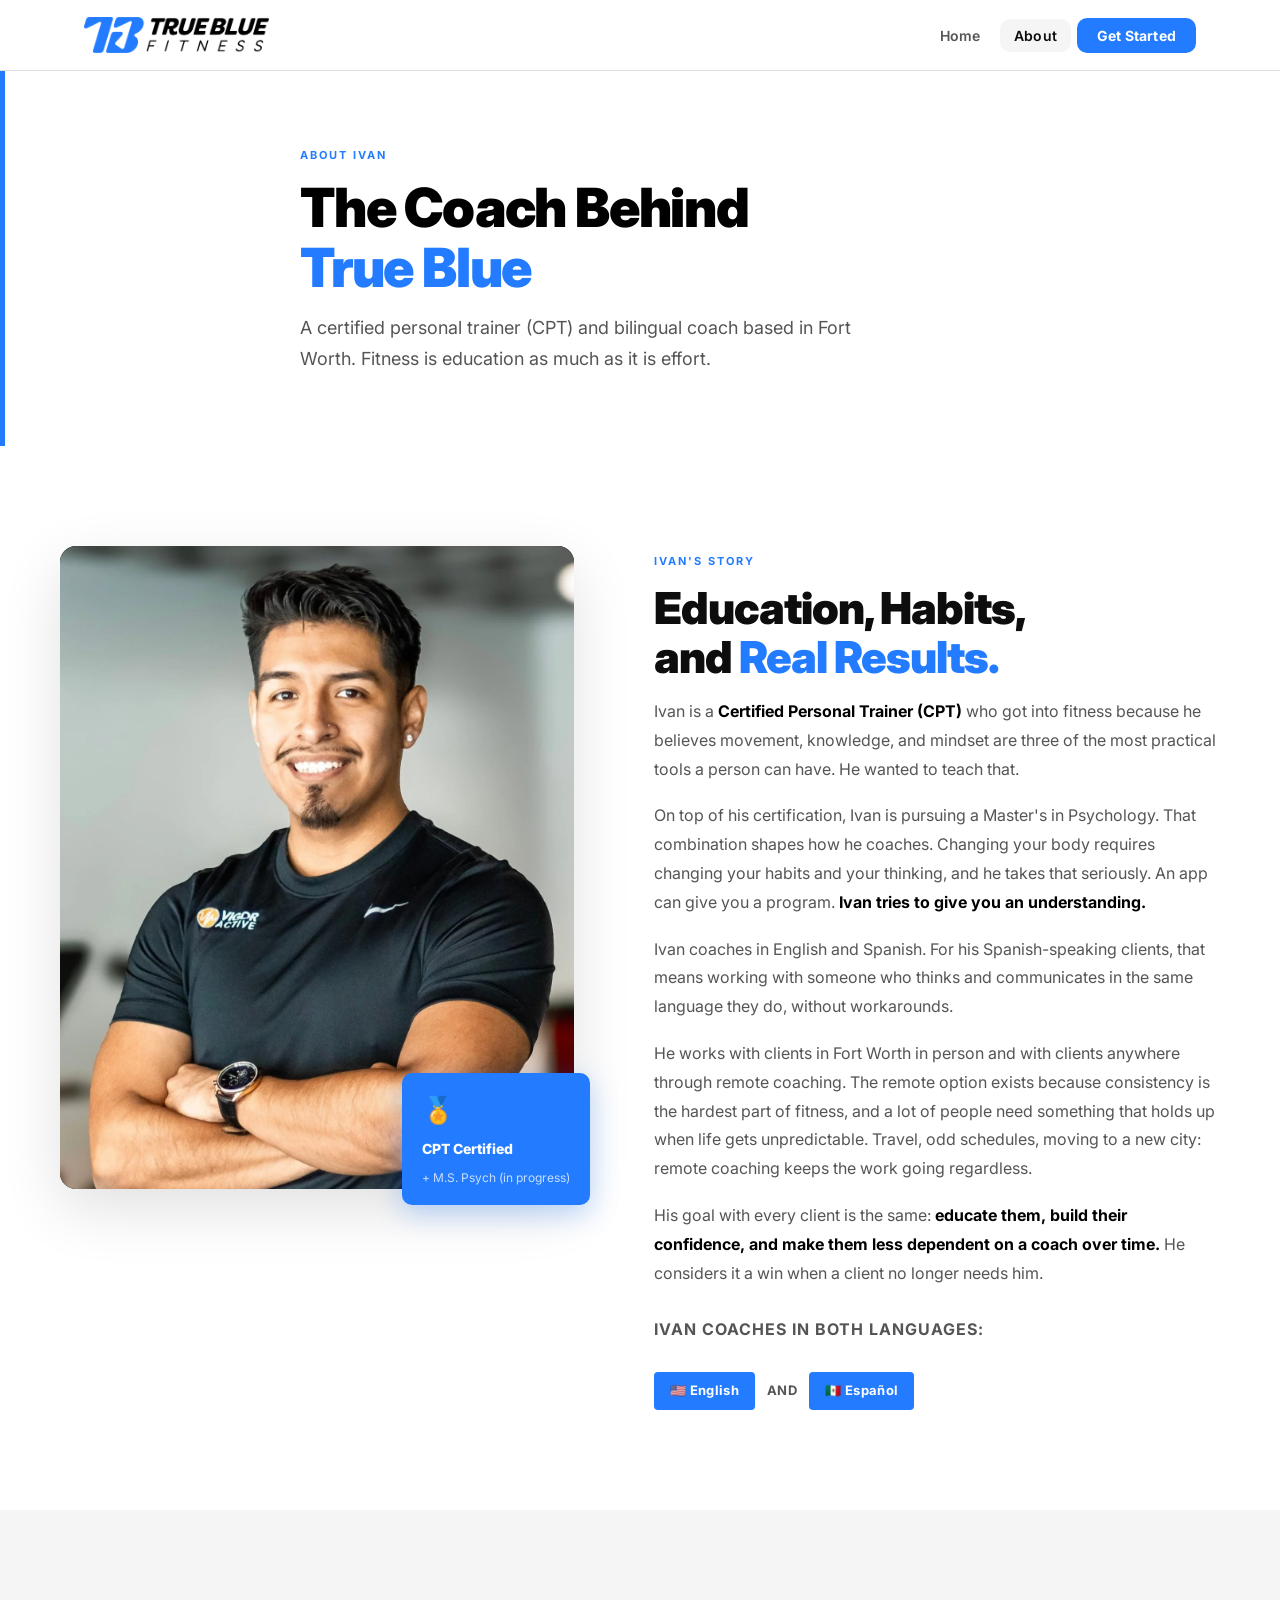
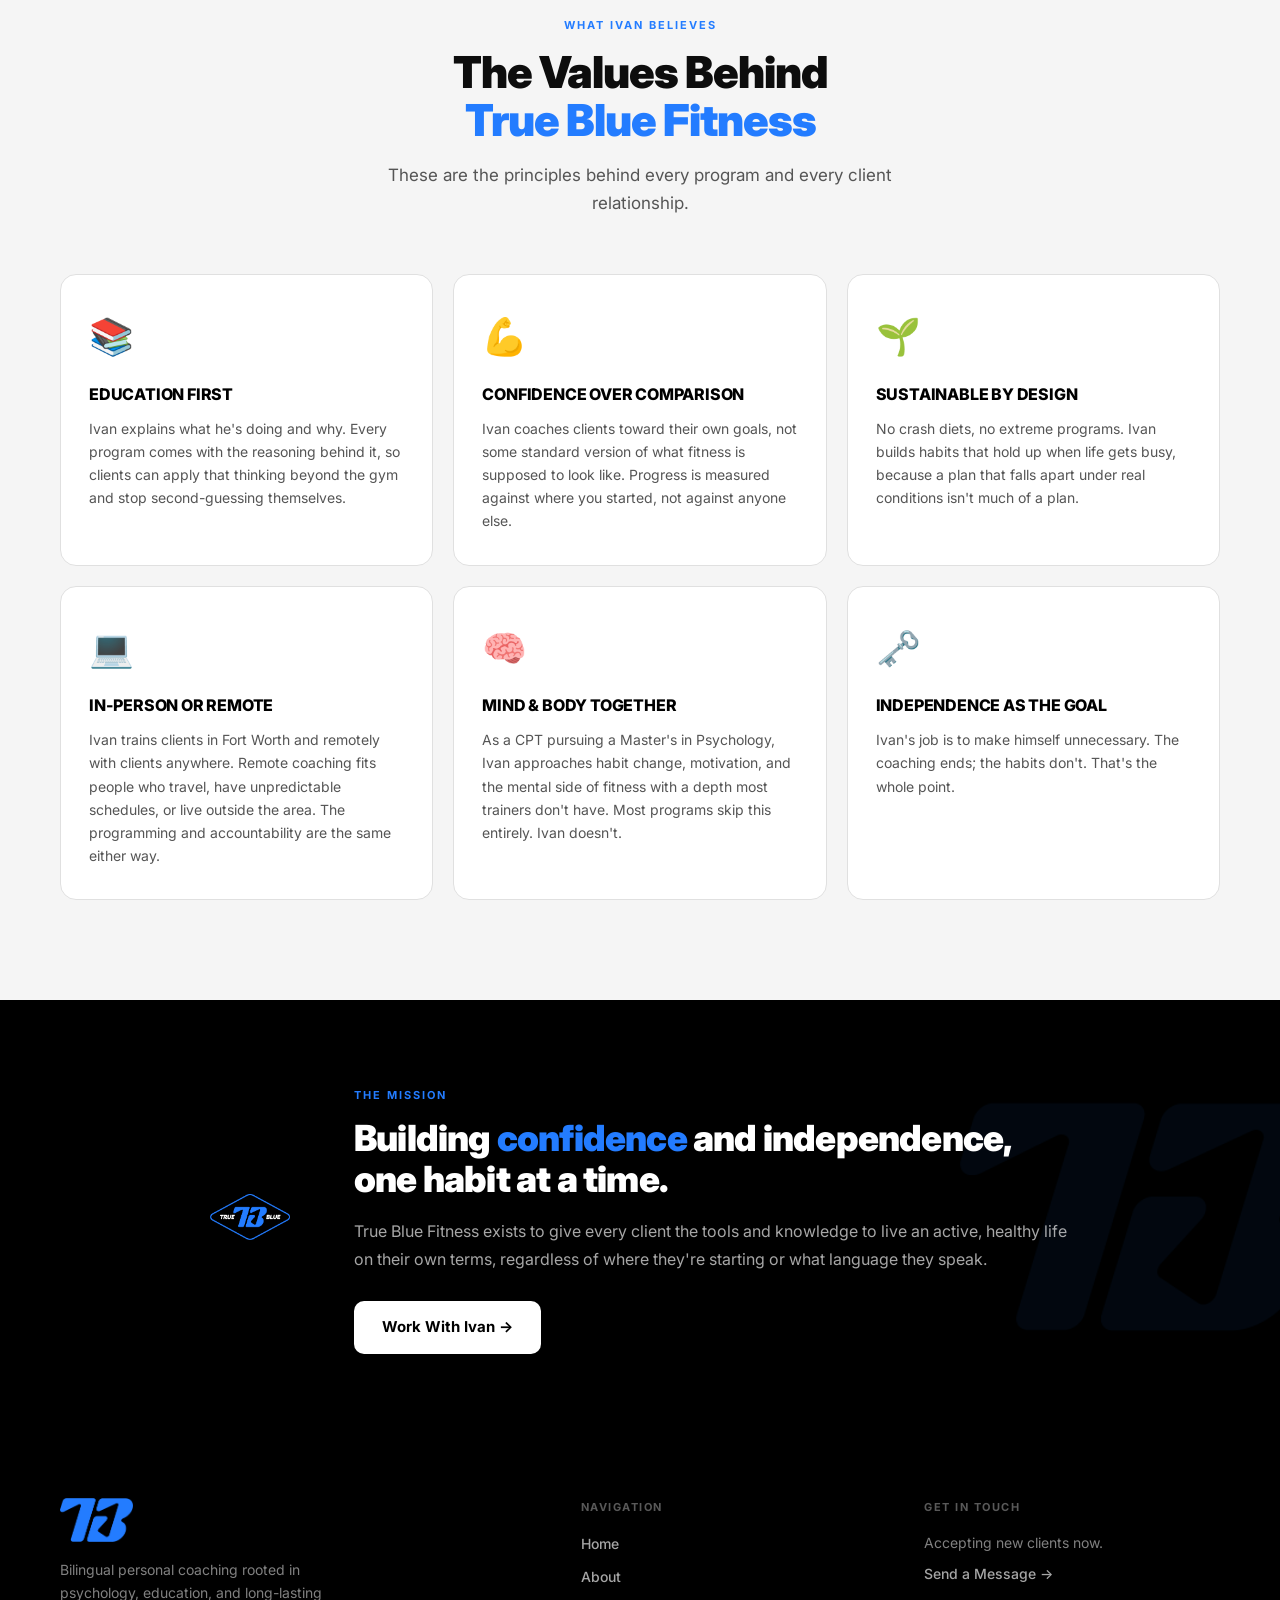
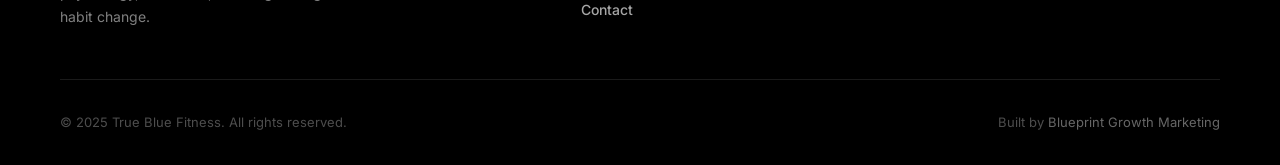
==== about.html @ 78f25d38 "Initial commit — True Blue Fitness static site" ====
<!DOCTYPE html>
<html lang="en">
<head>
  <meta charset="UTF-8" />
  <meta name="viewport" content="width=device-width, initial-scale=1.0" />
  <title>About Ivan | Certified Personal Trainer Fort Worth TX | True Blue Fitness</title>
  <meta name="description" content="Meet Ivan, a certified personal trainer (CPT) in Fort Worth, TX offering bilingual in-person and remote coaching. Psychology graduate student focused on sustainable habits and client independence." />
  <link rel="canonical" href="https://truebluefitness.com/about.html" />
  <meta name="robots" content="index, follow" />

  <!-- Geo targeting -->
  <meta name="geo.region" content="US-TX" />
  <meta name="geo.placename" content="Fort Worth, Texas" />
  <meta name="geo.position" content="32.7555;-97.3308" />
  <meta name="ICBM" content="32.7555, -97.3308" />

  <meta name="keywords" content="certified personal trainer Fort Worth, CPT Fort Worth TX, bilingual personal trainer Fort Worth TX, online personal trainer, remote fitness coach, fitness coach Fort Worth Texas, personal training Fort Worth TX" />

  <!-- Open Graph -->
  <meta property="og:title" content="About Ivan | Certified Personal Trainer Fort Worth TX | True Blue Fitness" />
  <meta property="og:description" content="Meet Ivan, a certified personal trainer (CPT) in Fort Worth, TX. Bilingual in-person and remote coaching in English and Spanish." />
  <meta property="og:type" content="website" />
  <meta property="og:url" content="https://truebluefitness.com/about.html" />
  <link rel="preconnect" href="https://fonts.googleapis.com" />
  <link rel="preconnect" href="https://fonts.gstatic.com" crossorigin />
  <link href="https://fonts.googleapis.com/css2?family=Inter:wght@400;500;600;700;800;900&display=swap" rel="stylesheet" />
  <link rel="stylesheet" href="css/styles.css" />
</head>
<body>

  <div id="progress-bar"></div>

  <!-- Navigation -->
  <nav id="main-nav">
    <div class="nav-inner">
      <a href="index.html" class="nav-logo">
        <!-- Asset 2: horizontal primary logo, blue+black, for white/light backgrounds -->
        <img src="truebluefitnesslogospngs/Asset%202.png" alt="True Blue Fitness" />
      </a>
      <button class="nav-toggle" id="nav-toggle" aria-label="Open navigation menu" aria-expanded="false" aria-controls="nav-links">
        <span></span><span></span><span></span>
      </button>
      <ul class="nav-links" id="nav-links">
        <li><a href="index.html">Home</a></li>
        <li><a href="about.html" class="active">About</a></li>
        <li><a href="contact.html" class="btn-nav">Get Started</a></li>
      </ul>
    </div>
  </nav>

  <!-- ===== PAGE HERO ===== -->
  <section class="page-hero">
    <div class="page-hero-inner reveal">
      <div class="section-label">About Ivan</div>
      <h1>The Coach Behind<br/><span>True Blue</span></h1>
      <p>A certified personal trainer (CPT) and bilingual coach based in Fort Worth. Fitness is education as much as it is effort.</p>
    </div>
  </section>

  <!-- ===== ABOUT SECTION ===== -->
  <section class="about-section">
    <div class="about-inner">

      <!-- Ivan's photo -->
      <div class="about-photo-wrap reveal">
        <div class="about-photo">
          <img
            src="images/ivan-avila-cpt.jpg"
            alt="Ivan Avila, Certified Personal Trainer, True Blue Fitness"
            class="about-photo-img"
          />
        </div>
        <div class="about-badge">
          <div class="about-badge-icon">🏅</div>
          <div class="about-badge-text">
            <strong>CPT Certified</strong>
            <span>+ M.S. Psych (in progress)</span>
          </div>
        </div>
      </div>

      <!-- Content -->
      <div class="about-content reveal reveal-delay-1">
        <div class="section-label">Ivan's Story</div>
        <h2 class="section-heading">Education, Habits,<br/>and <span>Real Results.</span></h2>

        <p>Ivan is a <strong>Certified Personal Trainer (CPT)</strong> who got into fitness because he believes movement, knowledge, and mindset are three of the most practical tools a person can have. He wanted to teach that.</p>

        <p>On top of his certification, Ivan is pursuing a Master's in Psychology. That combination shapes how he coaches. Changing your body requires changing your habits and your thinking, and he takes that seriously. An app can give you a program. <strong>Ivan tries to give you an understanding.</strong></p>

        <p>Ivan coaches in English and Spanish. For his Spanish-speaking clients, that means working with someone who thinks and communicates in the same language they do, without workarounds.</p>

        <p>He works with clients in Fort Worth in person and with clients anywhere through remote coaching. The remote option exists because consistency is the hardest part of fitness, and a lot of people need something that holds up when life gets unpredictable. Travel, odd schedules, moving to a new city: remote coaching keeps the work going regardless.</p>

        <p>His goal with every client is the same: <strong>educate them, build their confidence, and make them less dependent on a coach over time.</strong> He considers it a win when a client no longer needs him.</p>

        <div class="about-langs-wrap">
          <p class="langs-label">Ivan coaches in both languages:</p>
          <div class="about-langs">
            <div class="lang-tag">🇺🇸 English</div>
            <span class="lang-and">and</span>
            <div class="lang-tag">🇲🇽 Español</div>
          </div>
        </div>
      </div>

    </div>
  </section>

  <!-- ===== VALUES ===== -->
  <section class="values-section">
    <div class="values-inner">
      <div class="section-header centered reveal">
        <div class="section-label">What Ivan Believes</div>
        <h2 class="section-heading">The Values Behind<br/><span>True Blue Fitness</span></h2>
        <p class="section-subtext">These are the principles behind every program and every client relationship.</p>
      </div>

      <div class="values-grid">
        <div class="value-card reveal">
          <div class="value-icon">📚</div>
          <h3>Education First</h3>
          <p>Ivan explains what he's doing and why. Every program comes with the reasoning behind it, so clients can apply that thinking beyond the gym and stop second-guessing themselves.</p>
        </div>

        <div class="value-card reveal reveal-delay-1">
          <div class="value-icon">💪</div>
          <h3>Confidence Over Comparison</h3>
          <p>Ivan coaches clients toward their own goals, not some standard version of what fitness is supposed to look like. Progress is measured against where you started, not against anyone else.</p>
        </div>

        <div class="value-card reveal reveal-delay-2">
          <div class="value-icon">🌱</div>
          <h3>Sustainable by Design</h3>
          <p>No crash diets, no extreme programs. Ivan builds habits that hold up when life gets busy, because a plan that falls apart under real conditions isn't much of a plan.</p>
        </div>

        <div class="value-card reveal reveal-delay-3">
          <div class="value-icon">💻</div>
          <h3>In-Person or Remote</h3>
          <p>Ivan trains clients in Fort Worth and remotely with clients anywhere. Remote coaching fits people who travel, have unpredictable schedules, or live outside the area. The programming and accountability are the same either way.</p>
        </div>

        <div class="value-card reveal reveal-delay-4">
          <div class="value-icon">🧠</div>
          <h3>Mind &amp; Body Together</h3>
          <p>As a CPT pursuing a Master's in Psychology, Ivan approaches habit change, motivation, and the mental side of fitness with a depth most trainers don't have. Most programs skip this entirely. Ivan doesn't.</p>
        </div>

        <div class="value-card reveal reveal-delay-1">
          <div class="value-icon">🗝️</div>
          <h3>Independence as the Goal</h3>
          <p>Ivan's job is to make himself unnecessary. The coaching ends; the habits don't. That's the whole point.</p>
        </div>
      </div>
    </div>
  </section>

  <!-- ===== MISSION STRIP (black bg) ===== -->
  <section class="mission-strip">
    <img src="truebluefitnesslogospngs/Asset%2015.png" alt="" class="mission-strip-bg-mark" aria-hidden="true" />
    <div class="mission-strip-inner reveal">
      <div class="mission-logo-wrap">
        <!-- Asset 9: all-blue diamond mark, decorative secondary logo -->
        <img src="truebluefitnesslogospngs/Asset%209.png" alt="True Blue Fitness" />
      </div>
      <div>
        <div class="section-label">The Mission</div>
        <h2>Building <span>confidence</span> and independence,<br/>one habit at a time.</h2>
        <p>True Blue Fitness exists to give every client the tools and knowledge to live an active, healthy life on their own terms, regardless of where they're starting or what language they speak.</p>
        <a href="contact.html" class="btn-white">Work With Ivan &rarr;</a>
      </div>
    </div>
  </section>

  <!-- ===== FOOTER ===== -->
  <footer>
    <div class="footer-inner">
      <div class="footer-top">
        <div class="footer-brand">
          <div class="footer-logo">
            <!-- Asset 15: blue TB mark on black background per brand guidelines -->
            <img src="truebluefitnesslogospngs/Asset%2015.png" alt="True Blue Fitness" />
          </div>
          <p>Bilingual personal coaching rooted in psychology, education, and long-lasting habit change.</p>
        </div>
        <div class="footer-col">
          <h4>Navigation</h4>
          <a href="index.html">Home</a>
          <a href="about.html">About</a>
          <a href="contact.html">Contact</a>
        </div>
        <div class="footer-col">
          <h4>Get In Touch</h4>
          <p>Accepting new clients now.</p>
          <a href="contact.html">Send a Message &rarr;</a>
        </div>
      </div>
      <div class="footer-bottom">
        <p>&copy; 2025 True Blue Fitness. All rights reserved.</p>
        <p>Built by <a href="https://www.blueprintgrowthco.com" target="_blank" rel="noopener">Blueprint Growth Marketing</a></p>
      </div>
    </div>
  </footer>

  <a href="contact.html" id="float-cta">Get Started &rarr;</a>

  <script src="js/main.js"></script>
</body>
</html>
---- css/styles.css ----
/* ===================================================
   TRUE BLUE FITNESS — Stylesheet
   Brand colors: Blue #237CFF | Black #000000 | White #FFFFFF
   =================================================== */

/* ---------- CSS Variables ---------- */
:root {
  --blue:    #237CFF;
  --blue-h:  #1565e0;
  --blue-lt: #5a9fff;
  --black:   #000000;
  --white:   #ffffff;
  --gray:    #f5f5f5;
  --gray-2:  #ebebeb;
  --text:    #0d0d0d;
  --text-2:  #555555;
  --border:  #e0e0e0;
  --shadow:  rgba(35, 124, 255, 0.14);
  --radius:  10px;
  --radius-lg: 16px;
  --transition: all 0.25s ease;
}

/* ---------- Reset & Base ---------- */
*, *::before, *::after { box-sizing: border-box; margin: 0; padding: 0; }

html { scroll-behavior: smooth; }

body {
  font-family: 'Inter', sans-serif;
  font-size: 16px;
  color: var(--text);
  background: var(--white);
  line-height: 1.65;
  -webkit-font-smoothing: antialiased;
}

img { max-width: 100%; display: block; }
a { text-decoration: none; color: inherit; }
ul { list-style: none; }

/* ---------- Progress Bar ---------- */
#progress-bar {
  position: fixed;
  top: 0; left: 0;
  height: 3px;
  width: 0%;
  background: var(--blue);
  z-index: 9999;
  transition: width 0.1s linear;
}

/* ---------- Navigation ---------- */
nav {
  position: fixed;
  top: 0; left: 0; right: 0;
  background: var(--white);
  border-bottom: 1.5px solid var(--border);
  z-index: 1000;
  transition: var(--transition);
}

nav.scrolled {
  box-shadow: 0 4px 20px rgba(0,0,0,0.08);
}

.nav-inner {
  max-width: 1160px;
  margin: 0 auto;
  padding: 0 24px;
  height: 70px;
  display: flex;
  align-items: center;
  justify-content: space-between;
}

.nav-logo {
  display: flex;
  align-items: center;
}

.nav-logo img {
  height: 36px;
  width: auto;
  display: block;
}

.nav-links {
  display: flex;
  align-items: center;
  gap: 6px;
}

.nav-links a {
  font-size: 14px;
  font-weight: 600;
  color: var(--text-2);
  padding: 8px 14px;
  border-radius: var(--radius);
  transition: var(--transition);
  letter-spacing: 0.1px;
}

.nav-links a:hover,
.nav-links a.active {
  color: var(--text);
  background: var(--gray);
}

.btn-nav {
  background: var(--blue) !important;
  color: var(--white) !important;
  padding: 9px 20px !important;
  border-radius: var(--radius) !important;
  font-weight: 700 !important;
  letter-spacing: 0.2px !important;
  transition: var(--transition) !important;
}

.btn-nav:hover {
  background: var(--blue-h) !important;
  transform: translateY(-1px);
  box-shadow: 0 6px 20px rgba(35,124,255,0.3) !important;
}

/* Mobile toggle button */
.nav-toggle {
  display: none;
  flex-direction: column;
  justify-content: center;
  align-items: center;
  gap: 5px;
  cursor: pointer;
  padding: 10px;
  margin-right: -10px;
  /* Min 44×44px tap target */
  min-width: 44px;
  min-height: 44px;
  /* Reset button element styles */
  background: none;
  border: none;
  outline: none;
}

.nav-toggle:focus-visible {
  outline: 2px solid var(--blue);
  border-radius: var(--radius);
}

.nav-toggle span {
  display: block;
  width: 22px;
  height: 2px;
  background: var(--black);
  border-radius: 2px;
  transition: var(--transition);
}

/* ---------- Buttons ---------- */
.btn-primary {
  display: inline-flex;
  align-items: center;
  gap: 8px;
  background: var(--blue);
  color: var(--white);
  padding: 14px 28px;
  border-radius: var(--radius);
  font-size: 15px;
  font-weight: 700;
  cursor: pointer;
  border: none;
  transition: var(--transition);
  letter-spacing: 0.1px;
}

.btn-primary:hover {
  background: var(--blue-h);
  transform: translateY(-2px);
  box-shadow: 0 8px 24px rgba(35,124,255,0.35);
}

.btn-ghost {
  display: inline-flex;
  align-items: center;
  gap: 8px;
  background: transparent;
  color: var(--text);
  padding: 13px 27px;
  border-radius: var(--radius);
  font-size: 15px;
  font-weight: 700;
  cursor: pointer;
  border: 2px solid var(--black);
  transition: var(--transition);
}

.btn-ghost:hover {
  background: var(--black);
  color: var(--white);
  transform: translateY(-2px);
}

.btn-white {
  display: inline-flex;
  align-items: center;
  gap: 8px;
  background: var(--white);
  color: var(--black);
  padding: 14px 28px;
  border-radius: var(--radius);
  font-size: 15px;
  font-weight: 700;
  cursor: pointer;
  border: none;
  transition: var(--transition);
}

.btn-white:hover {
  background: var(--gray);
  transform: translateY(-2px);
  box-shadow: 0 8px 24px rgba(0,0,0,0.15);
}

.btn-blue-outline {
  display: inline-flex;
  align-items: center;
  gap: 8px;
  background: transparent;
  color: var(--blue);
  padding: 13px 27px;
  border-radius: var(--radius);
  font-size: 15px;
  font-weight: 700;
  cursor: pointer;
  border: 2px solid var(--blue);
  transition: var(--transition);
}

.btn-blue-outline:hover {
  background: var(--blue);
  color: var(--white);
  transform: translateY(-2px);
}

/* ---------- Section Labels ---------- */
.section-label {
  display: inline-block;
  font-size: 11px;
  font-weight: 700;
  letter-spacing: 2px;
  text-transform: uppercase;
  color: var(--blue);
  margin-bottom: 14px;
}

/* ---------- Section Headings ---------- */
.section-heading {
  font-size: clamp(30px, 4vw, 44px);
  font-weight: 900;
  color: var(--text);
  letter-spacing: -1px;
  line-height: 1.1;
  margin-bottom: 16px;
}

.section-heading span { color: var(--blue); }

.section-subtext {
  font-size: 17px;
  color: var(--text-2);
  max-width: 580px;
  line-height: 1.7;
}

.section-header { margin-bottom: 56px; }

.section-header.centered { text-align: center; }

.section-header.centered .section-subtext { margin: 0 auto; }

/* ---------- Hero ---------- */
.hero {
  min-height: 100vh;
  display: flex;
  align-items: center;
  padding: 120px 24px 80px;
  background: var(--white);
  position: relative;
  overflow: hidden;
}

/* Blue left-edge accent bar */
.hero::before {
  content: '';
  position: absolute;
  left: 0; top: 0; bottom: 0;
  width: 5px;
  background: var(--blue);
}

.hero-inner {
  max-width: 1160px;
  margin: 0 auto;
  display: grid;
  grid-template-columns: 1fr 1fr;
  gap: 72px;
  align-items: center;
  position: relative;
  z-index: 1;
}

.hero-badge {
  display: inline-flex;
  align-items: center;
  gap: 8px;
  background: var(--blue);
  color: var(--white);
  border-radius: 4px;
  padding: 7px 14px;
  font-size: 12px;
  font-weight: 700;
  letter-spacing: 1px;
  text-transform: uppercase;
  margin-bottom: 24px;
}

.hero-badge .dot {
  width: 7px; height: 7px;
  background: #4cff91;
  border-radius: 50%;
  animation: pulse-dot 2s infinite;
}

@keyframes pulse-dot {
  0%, 100% { opacity: 1; }
  50% { opacity: 0.5; }
}

.hero-title {
  font-size: clamp(38px, 5vw, 62px);
  font-weight: 900;
  color: var(--black);
  letter-spacing: -1.5px;
  line-height: 1.06;
  margin-bottom: 22px;
}

.hero-title span { color: var(--blue); }

.hero-desc {
  font-size: 18px;
  color: var(--text-2);
  line-height: 1.7;
  margin-bottom: 36px;
  max-width: 460px;
}

.hero-actions {
  display: flex;
  gap: 12px;
  flex-wrap: wrap;
  margin-bottom: 48px;
}

.hero-divider {
  width: 48px;
  height: 4px;
  background: var(--blue);
  margin-bottom: 28px;
  border-radius: 2px;
}

.hero-stats {
  display: flex;
  gap: 36px;
}

.hero-stat-num {
  font-size: 15px;
  font-weight: 800;
  color: var(--black);
  letter-spacing: -0.3px;
  text-transform: uppercase;
}

.hero-stat-label {
  font-size: 12px;
  color: var(--text-2);
  font-weight: 500;
  margin-top: 3px;
}

/* Hero visual (right column) */
.hero-visual {
  display: flex;
  flex-direction: column;
  align-items: center;
  gap: 20px;
}

.hero-logo-card {
  background: var(--black);
  border-radius: var(--radius-lg);
  padding: 48px 40px;
  display: flex;
  align-items: center;
  justify-content: center;
  width: 100%;
}

.hero-logo-card img {
  width: 220px;
  height: auto;
}

/* Hero brand card */
.hero-photo-card {
  width: 100%;
  border-radius: var(--radius-lg);
  overflow: hidden;
  box-shadow: 0 20px 60px rgba(0,0,0,0.15);
  aspect-ratio: 4/5;
  background: var(--black);
}

.hero-brand-card {
  display: flex;
  flex-direction: column;
  align-items: center;
  justify-content: center;
  gap: 24px;
  padding: 48px 32px;
}

.hero-brand-logo {
  width: min(200px, 60%);
  height: auto;
  display: block;
}

.hero-brand-tagline {
  font-size: 0.85rem;
  font-weight: 600;
  letter-spacing: 0.12em;
  text-transform: uppercase;
  color: rgba(255,255,255,0.5);
}

.hero-info-cards {
  display: grid;
  grid-template-columns: 1fr 1fr;
  gap: 14px;
  width: 100%;
}

.hero-info-card {
  background: var(--gray);
  border-radius: var(--radius);
  padding: 20px;
  border-left: 3px solid var(--blue);
}

.hero-info-card .icon { font-size: 22px; margin-bottom: 8px; }

.hero-info-card strong {
  display: block;
  font-size: 13px;
  font-weight: 800;
  color: var(--black);
  margin-bottom: 4px;
  text-transform: uppercase;
  letter-spacing: 0.3px;
}

.hero-info-card span {
  font-size: 12px;
  color: var(--text-2);
  line-height: 1.5;
}

/* ---------- Why True Blue Section ---------- */
.why-section {
  padding: 100px 24px;
  background: var(--gray);
}

.why-inner { max-width: 1160px; margin: 0 auto; }

.features-grid {
  display: grid;
  grid-template-columns: repeat(2, 1fr);
  gap: 20px;
}

.feature-card {
  background: var(--white);
  border: 1.5px solid var(--border);
  border-radius: var(--radius-lg);
  padding: 36px 32px;
  transition: var(--transition);
  position: relative;
  overflow: hidden;
}

.feature-card::after {
  content: '';
  position: absolute;
  bottom: 0; left: 0; right: 0;
  height: 3px;
  background: var(--blue);
  transform: scaleX(0);
  transform-origin: left;
  transition: transform 0.3s ease;
}

.feature-card:hover {
  border-color: var(--blue);
  box-shadow: 0 10px 40px rgba(35,124,255,0.12);
  transform: translateY(-3px);
}

.feature-card:hover::after { transform: scaleX(1); }

.feature-icon {
  width: 52px; height: 52px;
  border-radius: var(--radius);
  background: var(--blue);
  display: flex;
  align-items: center;
  justify-content: center;
  font-size: 24px;
  margin-bottom: 20px;
}

.feature-card h3 {
  font-size: 18px;
  font-weight: 800;
  color: var(--black);
  margin-bottom: 10px;
  letter-spacing: -0.3px;
}

.feature-card p {
  font-size: 15px;
  color: var(--text-2);
  line-height: 1.65;
}

.feature-tag {
  display: inline-block;
  margin-top: 18px;
  font-size: 11px;
  font-weight: 700;
  letter-spacing: 1px;
  text-transform: uppercase;
  color: var(--blue);
  background: rgba(35,124,255,0.08);
  padding: 5px 12px;
  border-radius: 4px;
}

/* ---------- Services Section ---------- */
.services-section {
  padding: 96px 24px;
  background: var(--gray);
}

.services-inner {
  max-width: var(--max-w);
  margin: 0 auto;
}

.services-grid {
  display: grid;
  grid-template-columns: repeat(3, 1fr);
  gap: 28px;
  margin-top: 56px;
}

.service-card {
  background: var(--white);
  border-radius: var(--radius-lg);
  padding: 40px 32px;
  display: flex;
  flex-direction: column;
  gap: 16px;
  box-shadow: 0 2px 12px rgba(0,0,0,0.06);
  border: 1px solid rgba(0,0,0,0.06);
  transition: transform 0.25s ease, box-shadow 0.25s ease;
}

.service-card:hover {
  transform: translateY(-4px);
  box-shadow: 0 12px 32px rgba(0,0,0,0.10);
}

.service-icon {
  font-size: 2.2rem;
  line-height: 1;
}

.service-card h3 {
  font-size: 1.2rem;
  font-weight: 800;
  color: var(--black);
  margin: 0;
}

.service-card p {
  font-size: 0.95rem;
  color: var(--text-2);
  line-height: 1.7;
  margin: 0;
  flex: 1;
}

.service-list {
  list-style: none;
  padding: 0;
  margin: 0;
  display: flex;
  flex-direction: column;
  gap: 8px;
}

.service-list li {
  font-size: 0.875rem;
  font-weight: 500;
  color: var(--text-2);
  padding-left: 20px;
  position: relative;
}

.service-list li::before {
  content: '✓';
  position: absolute;
  left: 0;
  color: var(--blue);
  font-weight: 700;
}

.service-cta {
  display: inline-block;
  margin-top: 4px;
  font-size: 0.875rem;
  font-weight: 700;
  color: var(--blue);
  text-decoration: none;
  letter-spacing: 0.02em;
  transition: gap 0.2s ease;
}

.service-cta:hover {
  text-decoration: underline;
}

@media (max-width: 900px) {
  .services-grid { grid-template-columns: 1fr; max-width: 480px; margin-left: auto; margin-right: auto; }
}

/* ---------- Mission Strip (black bg) ---------- */
.mission-strip {
  padding: 80px 24px;
  background: var(--black);
  position: relative;
  overflow: hidden;
}

.mission-strip-bg-mark {
  position: absolute;
  right: -60px; top: 50%;
  transform: translateY(-50%);
  width: 380px;
  opacity: 0.06;
  pointer-events: none;
}

.mission-strip-inner {
  max-width: 860px;
  margin: 0 auto;
  display: grid;
  grid-template-columns: auto 1fr;
  gap: 64px;
  align-items: center;
  position: relative;
  z-index: 1;
}

.mission-logo-wrap img {
  width: 80px;
  height: auto;
}

.mission-strip .section-label {
  color: var(--blue);
  letter-spacing: 2px;
}

.mission-strip h2 {
  font-size: clamp(24px, 3.5vw, 36px);
  font-weight: 900;
  color: var(--white);
  letter-spacing: -0.8px;
  line-height: 1.15;
  margin-bottom: 16px;
}

.mission-strip h2 span { color: var(--blue); }

.mission-strip p {
  font-size: 16px;
  color: rgba(255,255,255,0.65);
  line-height: 1.75;
  margin-bottom: 28px;
}

/* ---------- Testimonials ---------- */
.testimonials-section {
  padding: 100px 24px;
  background: var(--white);
}

.testimonials-inner { max-width: 1160px; margin: 0 auto; }

/* Google rating badge */
.google-rating-badge {
  display: inline-flex;
  align-items: center;
  gap: 8px;
  background: #f8f9fa;
  border: 1.5px solid var(--border);
  border-radius: 999px;
  padding: 8px 18px;
  margin-top: 16px;
  font-size: 14px;
  color: var(--text-2);
}
.google-rating-num {
  font-weight: 800;
  color: var(--black);
  font-size: 15px;
}
.google-stars { color: #f59e0b; letter-spacing: 1px; }
.google-count { color: var(--text-3); }

.testimonials-grid {
  display: grid;
  grid-template-columns: repeat(3, 1fr);
  gap: 22px;
}

/* 7-card layout: row 1 = 3 cards, rows 2-3 = 2 cards centered */
.testimonials-grid-7 {
  grid-template-columns: repeat(6, 1fr);
}
/* Row 1: 3 cards, each spanning 2 of 6 columns */
.testimonials-grid-7 .testimonial-card:nth-child(1) { grid-column: 1 / 3; }
.testimonials-grid-7 .testimonial-card:nth-child(2) { grid-column: 3 / 5; }
.testimonials-grid-7 .testimonial-card:nth-child(3) { grid-column: 5 / 7; }
/* Row 2: 2 cards centered (cols 1-3 and 3-6, with empty col 0 and col 6) */
.testimonials-grid-7 .testimonial-card:nth-child(4) { grid-column: 2 / 4; }
.testimonials-grid-7 .testimonial-card:nth-child(5) { grid-column: 4 / 6; }
/* Row 3: 2 cards centered */
.testimonials-grid-7 .testimonial-card:nth-child(6) { grid-column: 2 / 4; }
.testimonials-grid-7 .testimonial-card:nth-child(7) { grid-column: 4 / 6; }

.testimonial-card {
  background: #f8f8f8;
  border: none;
  border-radius: 8px;
  padding: 24px;
  transition: var(--transition);
  display: flex;
  flex-direction: column;
  position: relative;
}

.testimonial-card:hover {
  transform: translateY(-3px);
  box-shadow: 0 8px 28px rgba(0,0,0,0.09);
}

.testimonial-accent { display: none; }

.testimonial-stars {
  display: flex;
  gap: 2px;
  margin-bottom: 14px;
  margin-top: 0;
}

.testimonial-stars span { color: #111111; font-size: 13px; }

.testimonial-quote {
  font-size: 15px;
  color: #111111;
  line-height: 1.7;
  flex: 1;
  margin-bottom: 20px;
}

.testimonial-author {
  display: flex;
  align-items: center;
  gap: 12px;
  padding-top: 0;
  border-top: none;
  margin-top: auto;
}

.author-avatar {
  width: 40px; height: 40px;
  border-radius: 50%;
  background: #dce3ea;
  display: flex;
  align-items: center;
  justify-content: center;
  color: #444;
  font-weight: 700;
  font-size: 14px;
  flex-shrink: 0;
}

.author-name {
  font-size: 15px;
  font-weight: 600;
  color: #111111;
}

.author-detail {
  font-size: 12px;
  color: rgba(17,17,17,0.5);
  margin-top: 3px;
  display: flex;
  align-items: center;
  gap: 4px;
}

/* ---------- FAQ Section ---------- */
.faq-section {
  padding: 100px 24px;
  background: #f8f9fb;
}

.faq-inner {
  max-width: 780px;
  margin: 0 auto;
}

.faq-list {
  margin-top: 48px;
  display: flex;
  flex-direction: column;
  gap: 12px;
}

.faq-item {
  background: var(--white);
  border-radius: 10px;
  overflow: hidden;
}

.faq-question {
  width: 100%;
  background: none;
  border: none;
  padding: 22px 24px;
  text-align: left;
  font-family: inherit;
  font-size: 16px;
  font-weight: 600;
  color: var(--black);
  cursor: pointer;
  display: flex;
  justify-content: space-between;
  align-items: center;
  gap: 16px;
  transition: color 0.2s ease;
}

.faq-question:hover { color: var(--blue); }

.faq-icon {
  flex-shrink: 0;
  width: 22px;
  height: 22px;
  border-radius: 50%;
  border: 2px solid var(--border);
  position: relative;
  transition: background 0.2s ease, border-color 0.2s ease;
}

.faq-icon::before,
.faq-icon::after {
  content: '';
  position: absolute;
  background: var(--text-2);
  transition: transform 0.3s ease, background 0.2s ease;
}

.faq-icon::before {
  width: 10px; height: 2px;
  top: 50%; left: 50%;
  transform: translate(-50%, -50%);
}

.faq-icon::after {
  width: 2px; height: 10px;
  top: 50%; left: 50%;
  transform: translate(-50%, -50%);
}

.faq-question[aria-expanded="true"] .faq-icon {
  background: var(--blue);
  border-color: var(--blue);
}

.faq-question[aria-expanded="true"] .faq-icon::before,
.faq-question[aria-expanded="true"] .faq-icon::after {
  background: var(--white);
}

.faq-question[aria-expanded="true"] .faq-icon::after {
  transform: translate(-50%, -50%) rotate(90deg) scaleY(0);
}

.faq-answer {
  max-height: 0;
  overflow: hidden;
  transition: max-height 0.35s ease, padding 0.35s ease;
  padding: 0 24px;
}

.faq-answer.open {
  max-height: 400px;
  padding: 0 24px 22px;
}

.faq-answer p {
  font-size: 15px;
  color: var(--text-2);
  line-height: 1.75;
  margin: 0;
}

/* ---------- CTA Section ---------- */
.cta-section {
  padding: 100px 24px;
  background: var(--blue);
  position: relative;
  overflow: hidden;
}

.cta-bg-mark {
  position: absolute;
  left: -80px; top: 50%;
  transform: translateY(-50%);
  width: 500px;
  opacity: 0.07;
  pointer-events: none;
}

.cta-inner {
  max-width: 680px;
  margin: 0 auto;
  text-align: center;
  position: relative;
  z-index: 1;
}

.cta-inner .section-label {
  color: rgba(255,255,255,0.75);
  letter-spacing: 2px;
}

.cta-inner h2 {
  font-size: clamp(28px, 4vw, 44px);
  font-weight: 900;
  color: var(--white);
  letter-spacing: -1px;
  line-height: 1.1;
  margin-bottom: 16px;
}

.cta-inner p {
  font-size: 17px;
  color: rgba(255,255,255,0.8);
  line-height: 1.7;
  margin-bottom: 36px;
}

.cta-actions {
  display: flex;
  gap: 14px;
  justify-content: center;
  flex-wrap: wrap;
}

/* ---------- Page Hero (inner pages) ---------- */
.page-hero {
  padding: 140px 24px 72px;
  background: var(--white);
  position: relative;
  overflow: hidden;
}

.page-hero::before {
  content: '';
  position: absolute;
  left: 0; top: 0; bottom: 0;
  width: 5px;
  background: var(--blue);
}

.page-hero-inner {
  max-width: 680px;
  margin: 0 auto;
}

.page-hero h1 {
  font-size: clamp(34px, 5vw, 54px);
  font-weight: 900;
  color: var(--black);
  letter-spacing: -1.2px;
  line-height: 1.1;
  margin-bottom: 16px;
}

.page-hero h1 span { color: var(--blue); }

.page-hero p {
  font-size: 18px;
  color: var(--text-2);
  line-height: 1.7;
  max-width: 560px;
}

/* ---------- About Page ---------- */
.about-section {
  padding: 100px 24px;
  background: var(--white);
}

.about-inner {
  max-width: 1160px;
  margin: 0 auto;
  display: grid;
  grid-template-columns: 1fr 1.1fr;
  gap: 80px;
  align-items: start;
}

.about-photo-wrap { position: relative; }

.about-photo {
  width: 100%;
  aspect-ratio: 4/5;
  background: var(--black);
  border-radius: var(--radius-lg);
  overflow: hidden;
  box-shadow: 0 20px 60px rgba(0,0,0,0.12);
}

/* Real photo fills the card */
.about-photo-img {
  width: 100%;
  height: 100%;
  object-fit: cover;
  object-position: center top;
  display: block;
  transition: transform 0.5s ease;
}

.about-photo:hover .about-photo-img {
  transform: scale(1.03);
}

.about-badge {
  position: absolute;
  bottom: -16px; right: -16px;
  background: var(--blue);
  border-radius: var(--radius);
  padding: 16px 20px;
  min-width: 160px;
  box-shadow: 0 8px 28px rgba(35,124,255,0.3);
}

.about-badge-icon { font-size: 26px; margin-bottom: 6px; }

.about-badge-text strong {
  display: block;
  font-size: 14px;
  font-weight: 800;
  color: var(--white);
  margin-bottom: 2px;
}

.about-badge-text span {
  font-size: 12px;
  color: rgba(255,255,255,0.75);
}

.about-content p {
  font-size: 16px;
  color: var(--text-2);
  line-height: 1.8;
  margin-bottom: 18px;
}

.about-content p strong { color: var(--black); }

.about-langs {
  display: flex;
  gap: 10px;
  margin-top: 28px;
  flex-wrap: wrap;
}

.about-langs-wrap {
  margin-top: 28px;
}

.langs-label {
  font-size: 12px;
  font-weight: 700;
  text-transform: uppercase;
  letter-spacing: 1px;
  color: var(--text-2);
  margin-bottom: 10px;
}

.about-langs {
  display: flex;
  align-items: center;
  gap: 12px;
  flex-wrap: wrap;
}

.lang-and {
  font-size: 13px;
  font-weight: 700;
  color: var(--text-2);
  text-transform: uppercase;
  letter-spacing: 0.5px;
}

.lang-tag {
  display: flex;
  align-items: center;
  gap: 6px;
  background: var(--blue);
  color: var(--white);
  border-radius: 4px;
  padding: 8px 16px;
  font-size: 13px;
  font-weight: 700;
  letter-spacing: 0.3px;
}

/* ---------- Values Section ---------- */
.values-section {
  padding: 100px 24px;
  background: var(--gray);
}

.values-inner { max-width: 1160px; margin: 0 auto; }

.values-grid {
  display: grid;
  grid-template-columns: repeat(3, 1fr);
  gap: 20px;
}

.value-card {
  background: var(--white);
  border: 1.5px solid var(--border);
  border-radius: var(--radius-lg);
  padding: 32px 28px;
  transition: var(--transition);
  position: relative;
  overflow: hidden;
}

.value-card::before {
  content: '';
  position: absolute;
  top: 0; left: 0; right: 0;
  height: 3px;
  background: var(--blue);
  transform: scaleX(0);
  transform-origin: left;
  transition: transform 0.3s ease;
}

.value-card:hover {
  transform: translateY(-3px);
  box-shadow: 0 10px 36px rgba(35,124,255,0.1);
  border-color: var(--blue);
}

.value-card:hover::before { transform: scaleX(1); }

.value-icon { font-size: 36px; margin-bottom: 14px; }

.value-card h3 {
  font-size: 16px;
  font-weight: 800;
  color: var(--black);
  margin-bottom: 10px;
  letter-spacing: -0.2px;
  text-transform: uppercase;
}

.value-card p {
  font-size: 14px;
  color: var(--text-2);
  line-height: 1.65;
}

/* ---------- Contact Page ---------- */
.contact-section {
  padding: 72px 24px 100px;
  background: var(--white);
}

.contact-inner {
  max-width: 1000px;
  margin: 0 auto;
  display: grid;
  grid-template-columns: 1fr 1.5fr;
  gap: 64px;
  align-items: start;
}

.contact-info h2 {
  font-size: 26px;
  font-weight: 800;
  color: var(--black);
  letter-spacing: -0.5px;
  margin-bottom: 12px;
}

.contact-info > p {
  font-size: 15px;
  color: var(--text-2);
  line-height: 1.7;
  margin-bottom: 32px;
}

.contact-detail {
  display: flex;
  align-items: flex-start;
  gap: 14px;
  margin-bottom: 18px;
}

.contact-detail-icon {
  width: 40px; height: 40px;
  background: var(--blue);
  border-radius: var(--radius);
  display: flex;
  align-items: center;
  justify-content: center;
  font-size: 17px;
  flex-shrink: 0;
}

.contact-detail-text strong {
  display: block;
  font-size: 13px;
  font-weight: 800;
  color: var(--black);
  text-transform: uppercase;
  letter-spacing: 0.5px;
  margin-bottom: 3px;
}

.contact-detail-text span {
  font-size: 14px;
  color: var(--text-2);
}

.contact-langs {
  margin-top: 28px;
  padding: 18px 20px;
  background: var(--blue);
  border-radius: var(--radius);
}

.contact-langs p {
  font-size: 14px;
  font-weight: 600;
  color: var(--white);
}

/* Contact Form */
.contact-form-wrap {
  background: var(--white);
  border: 1.5px solid var(--border);
  border-radius: var(--radius-lg);
  padding: 40px;
  box-shadow: 0 8px 40px rgba(0,0,0,0.06);
}

.contact-form-wrap h3 {
  font-size: 20px;
  font-weight: 800;
  color: var(--black);
  margin-bottom: 6px;
  letter-spacing: -0.3px;
}

.contact-form-wrap > p {
  font-size: 14px;
  color: var(--text-2);
  margin-bottom: 28px;
}

.form-group { margin-bottom: 18px; }

.form-row {
  display: grid;
  grid-template-columns: 1fr 1fr;
  gap: 16px;
}

label {
  display: block;
  font-size: 12px;
  font-weight: 700;
  color: var(--black);
  margin-bottom: 7px;
  text-transform: uppercase;
  letter-spacing: 0.5px;
}

input[type="text"],
input[type="email"],
input[type="tel"],
select,
textarea {
  width: 100%;
  padding: 12px 16px;
  border: 1.5px solid var(--border);
  border-radius: var(--radius);
  font-size: 15px;
  font-family: 'Inter', sans-serif;
  color: var(--text);
  background: var(--gray);
  transition: var(--transition);
  outline: none;
}

input:focus, select:focus, textarea:focus {
  border-color: var(--blue);
  background: var(--white);
  box-shadow: 0 0 0 3px rgba(35,124,255,0.1);
}

input::placeholder, textarea::placeholder { color: #aaa; }

textarea { resize: vertical; min-height: 120px; }

select {
  cursor: pointer;
  appearance: none;
  background-image: url("data:image/svg+xml,%3Csvg xmlns='http://www.w3.org/2000/svg' width='12' height='8' viewBox='0 0 12 8'%3E%3Cpath d='M1 1l5 5 5-5' stroke='%23555' stroke-width='1.5' fill='none' stroke-linecap='round'/%3E%3C/svg%3E");
  background-repeat: no-repeat;
  background-position: right 14px center;
  padding-right: 40px;
}

.form-submit-btn {
  width: 100%;
  padding: 15px;
  background: var(--blue);
  color: var(--white);
  border: none;
  border-radius: var(--radius);
  font-size: 15px;
  font-weight: 800;
  font-family: 'Inter', sans-serif;
  cursor: pointer;
  transition: var(--transition);
  letter-spacing: 0.3px;
  text-transform: uppercase;
  margin-top: 8px;
}

.form-submit-btn:hover {
  background: var(--blue-h);
  transform: translateY(-2px);
  box-shadow: 0 8px 24px rgba(35,124,255,0.35);
}

.form-note {
  text-align: center;
  font-size: 12px;
  color: var(--text-2);
  margin-top: 14px;
}

/* ---------- Footer ---------- */
footer {
  background: var(--black);
  color: var(--white);
  padding: 64px 24px 32px;
}

.footer-inner { max-width: 1160px; margin: 0 auto; }

.footer-top {
  display: grid;
  grid-template-columns: 1.6fr 1fr 1fr;
  gap: 48px;
  padding-bottom: 48px;
  border-bottom: 1px solid rgba(255,255,255,0.1);
  margin-bottom: 32px;
}

.footer-logo img {
  height: 44px;
  width: auto;
  margin-bottom: 16px;
}

.footer-brand p {
  font-size: 14px;
  color: rgba(255,255,255,0.5);
  line-height: 1.7;
  max-width: 280px;
}

.footer-col h4 {
  font-size: 11px;
  font-weight: 700;
  letter-spacing: 1.5px;
  text-transform: uppercase;
  color: rgba(255,255,255,0.35);
  margin-bottom: 16px;
}

.footer-col a {
  display: block;
  font-size: 14px;
  color: rgba(255,255,255,0.65);
  margin-bottom: 10px;
  transition: var(--transition);
  font-weight: 500;
}

.footer-col a:hover {
  color: var(--blue);
  padding-left: 4px;
}

.footer-col p {
  font-size: 14px;
  color: rgba(255,255,255,0.5);
  margin-bottom: 8px;
  line-height: 1.6;
}

.footer-bottom {
  display: flex;
  justify-content: space-between;
  align-items: center;
  flex-wrap: wrap;
  gap: 12px;
}

.footer-bottom p { font-size: 13px; color: rgba(255,255,255,0.3); }

.footer-bottom a {
  color: rgba(255,255,255,0.4);
  transition: var(--transition);
  font-size: 13px;
}

.footer-bottom a:hover { color: var(--blue); }

/* ---------- Float CTA ---------- */
#float-cta {
  position: fixed;
  bottom: 28px; right: 24px;
  background: var(--blue);
  color: var(--white);
  padding: 13px 22px;
  border-radius: 50px;
  font-size: 13px;
  font-weight: 800;
  letter-spacing: 0.5px;
  text-transform: uppercase;
  box-shadow: 0 8px 28px rgba(35,124,255,0.4);
  cursor: pointer;
  z-index: 900;
  opacity: 0;
  transform: translateY(20px);
  transition: opacity 0.35s ease, transform 0.35s ease, background 0.2s ease;
  white-space: nowrap;
}

#float-cta.visible {
  opacity: 1;
  transform: translateY(0);
}

#float-cta:hover {
  background: var(--blue-h);
  transform: translateY(-2px);
  box-shadow: 0 12px 36px rgba(35,124,255,0.5);
}

/* ---------- Scroll Reveal ---------- */
.reveal {
  opacity: 0;
  transform: translateY(24px);
  transition: opacity 0.6s ease, transform 0.6s ease;
}

.reveal.visible { opacity: 1; transform: translateY(0); }

.reveal-delay-1 { transition-delay: 0.1s; }
.reveal-delay-2 { transition-delay: 0.2s; }
.reveal-delay-3 { transition-delay: 0.3s; }
.reveal-delay-4 { transition-delay: 0.4s; }

/* ========================================
   RESPONSIVE / MOBILE
   ======================================== */

/* ---------- Tablet: ≤ 900px ---------- */
@media (max-width: 900px) {
  .hero-inner            { grid-template-columns: 1fr; gap: 48px; }
  .hero-visual           { display: flex; max-width: 420px; margin: 0 auto; width: 100%; }
  .hero-photo-card       { aspect-ratio: 3/4; }
  .features-grid         { grid-template-columns: 1fr; }
  .testimonials-grid     { grid-template-columns: 1fr 1fr; }
  .testimonials-grid-7  { grid-template-columns: 1fr 1fr; }
  .testimonials-grid-7 .testimonial-card:nth-child(n) { grid-column: auto; }
  .mission-strip-inner   { grid-template-columns: 1fr; gap: 32px; }
  .mission-logo-wrap     { display: none; }
  .about-inner           { grid-template-columns: 1fr; gap: 48px; }
  .about-badge           { display: none; }
  .values-grid           { grid-template-columns: 1fr 1fr; }
  .contact-inner         { grid-template-columns: 1fr; }
  .footer-top            { grid-template-columns: 1fr; gap: 32px; }
}

/* ---------- Hamburger nav: ≤ 768px ---------- */
/* Trigger hamburger earlier so nav links don't crowd on tablets */
@media (max-width: 768px) {
  .nav-toggle { display: flex; }

  .nav-links {
    display: none;
  }

  .nav-links.open {
    display: flex;
    flex-direction: column;
    position: absolute;
    top: 70px; left: 0; right: 0;
    background: var(--white);
    border-bottom: 1.5px solid var(--border);
    box-shadow: 0 8px 24px rgba(0,0,0,0.08);
    padding: 12px 16px 20px;
    gap: 4px;
    z-index: 999;
  }

  /* Larger tap targets in open menu */
  .nav-links.open li a {
    display: block;
    padding: 13px 16px;
    font-size: 15px;
    border-radius: var(--radius);
  }

  /* Ensure the "Get Started" button fills the menu width */
  .nav-links.open .btn-nav {
    display: block;
    text-align: center;
    margin-top: 4px;
  }
}

/* ---------- Small mobile: ≤ 640px ---------- */
@media (max-width: 640px) {

  /* Nav: bigger tap target for hamburger */
  .nav-toggle {
    padding: 10px;
    margin-right: -10px;
    min-width: 44px;
    min-height: 44px;
    justify-content: center;
    align-items: center;
  }

  /* Hero */
  .hero {
    padding: 100px 20px 60px;
    /* Use svh so address bar doesn't cut off content */
    min-height: 100svh;
  }

  .hero-title { font-size: clamp(30px, 8vw, 42px); }

  .hero-desc  { font-size: 16px; }

  /* Stack hero buttons full-width for easy tapping */
  .hero-actions {
    flex-direction: column;
    gap: 10px;
  }
  .hero-actions .btn-primary,
  .hero-actions .btn-ghost {
    width: 100%;
    justify-content: center;
    text-align: center;
  }

  /* Hero stats: 2-col grid, last item full-width */
  .hero-stats {
    display: grid;
    grid-template-columns: 1fr 1fr;
    gap: 16px;
  }
  .hero-stats .hero-stat:last-child { grid-column: span 2; }

  /* Testimonials: single column on small phones */
  .testimonials-grid,
  .testimonials-grid-7 { grid-template-columns: 1fr; }
  .google-rating-badge { font-size: 13px; padding: 6px 14px; gap: 6px; }

  /* Section padding – tighten up on small screens */
  .why-section,
  .testimonials-section,
  .values-section,
  .about-section  { padding: 64px 20px; }
  .cta-section    { padding: 64px 20px; }
  .mission-strip  { padding: 56px 20px; }
  .page-hero      { padding: 110px 20px 52px; }
  .contact-section { padding: 56px 20px 80px; }

  .section-header { margin-bottom: 36px; }

  /* iOS input zoom fix: font-size must be ≥16px to prevent auto-zoom on focus */
  input[type="text"],
  input[type="email"],
  input[type="tel"],
  select,
  textarea { font-size: 16px; }

  /* Contact form */
  .form-row              { grid-template-columns: 1fr; }
  .contact-form-wrap     { padding: 24px 16px; }

  /* Values grid → single column */
  .values-grid           { grid-template-columns: 1fr; }

  /* Footer */
  .footer-bottom         { flex-direction: column; text-align: center; }

  /* Float CTA: full-width pill on small screens, higher up for iOS home bar */
  #float-cta {
    left: 16px;
    right: 16px;
    bottom: 32px;
    border-radius: var(--radius);
    text-align: center;
    justify-content: center;
  }
}

/* ---------- Very small phones: ≤ 400px ---------- */
@media (max-width: 400px) {
  .hero-title     { font-size: 28px; }
  .section-heading { font-size: 26px; }

  /* Stack all 3 hero stats */
  .hero-stats { grid-template-columns: 1fr; }
  .hero-stats .hero-stat:last-child { grid-column: span 1; }
}

/* ---------- Touch device hover guard ---------- */
/* Prevent hover animations getting "stuck" on tap on touchscreens */
@media (hover: none) {
  .feature-card:hover,
  .value-card:hover,
  .testimonial-card:hover {
    transform: none;
    box-shadow: none;
  }
  .feature-card:hover::after  { transform: scaleX(0); }
  .value-card:hover::before   { transform: scaleX(0); }

  .btn-primary:hover,
  .btn-ghost:hover,
  .btn-white:hover,
  .btn-blue-outline:hover,
  .form-submit-btn:hover,
  .btn-nav:hover              { transform: none; box-shadow: none; }

  #float-cta:hover            { transform: none; }
}
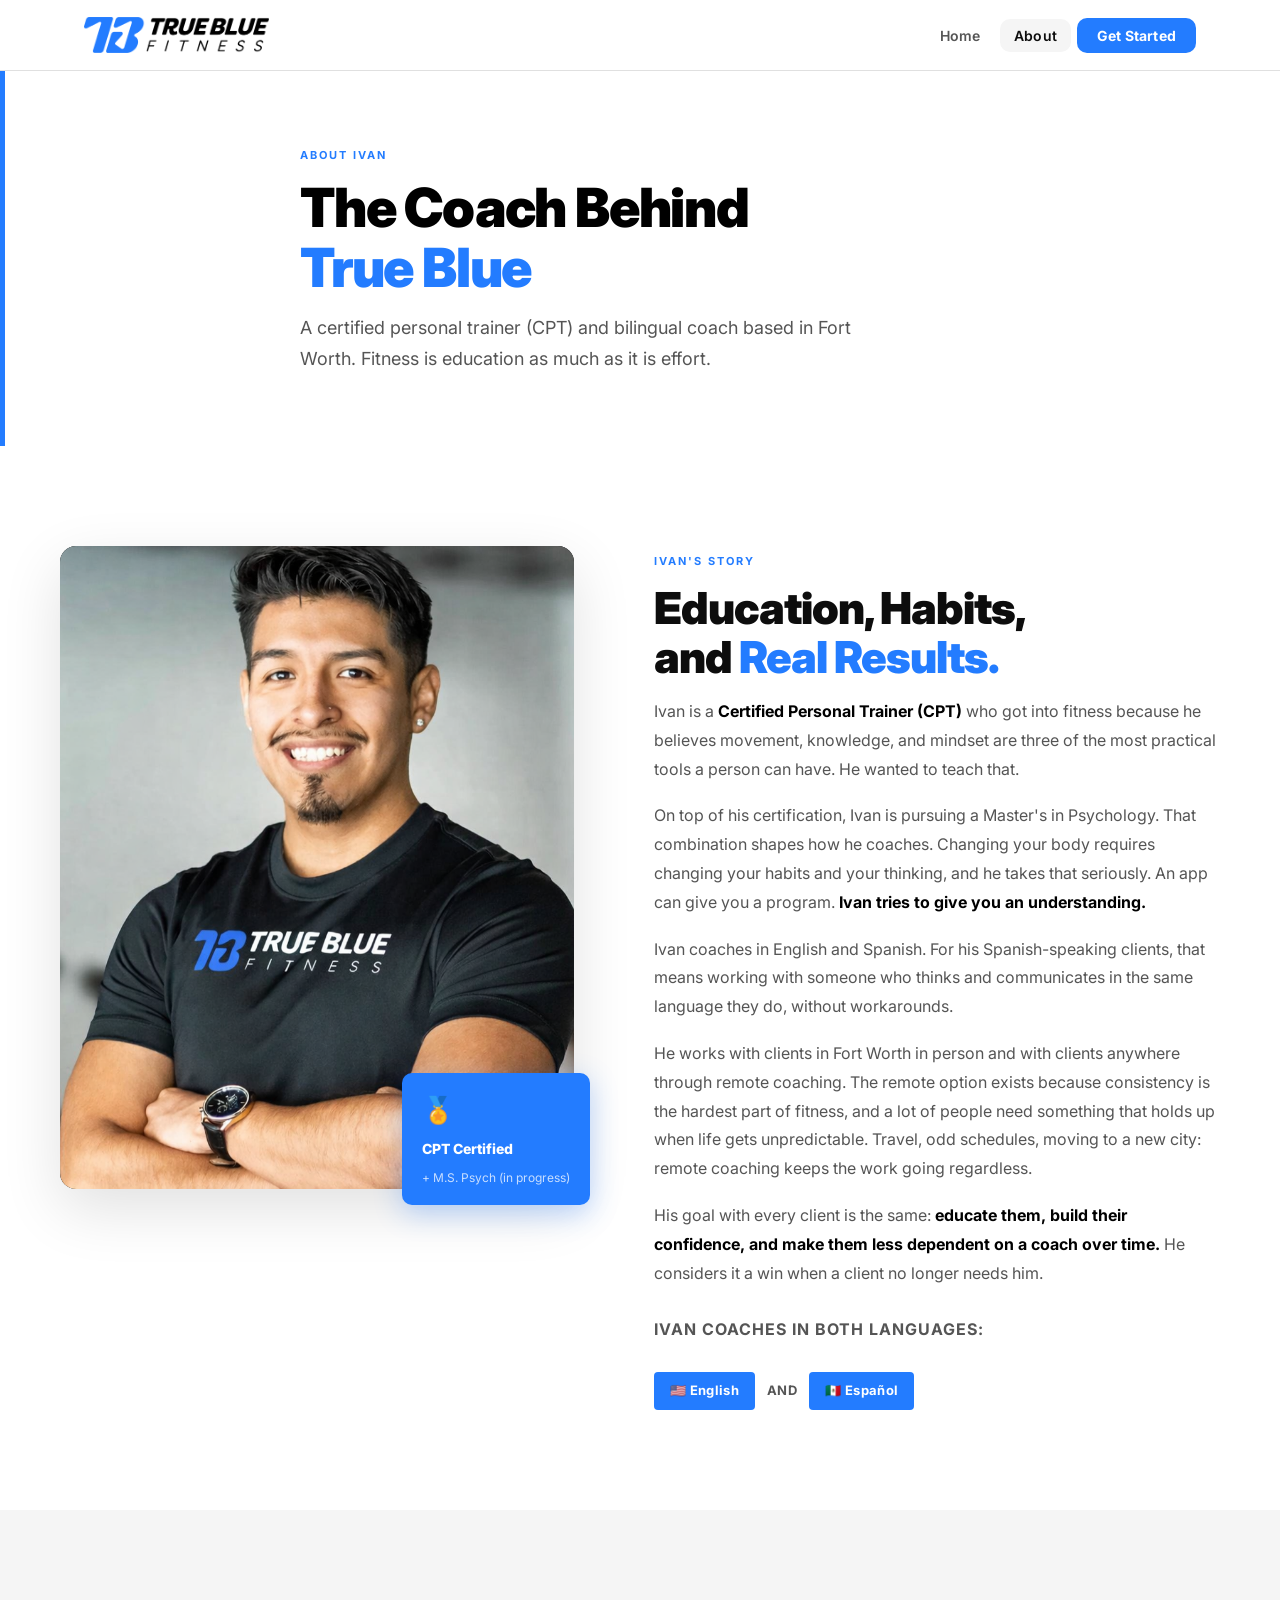
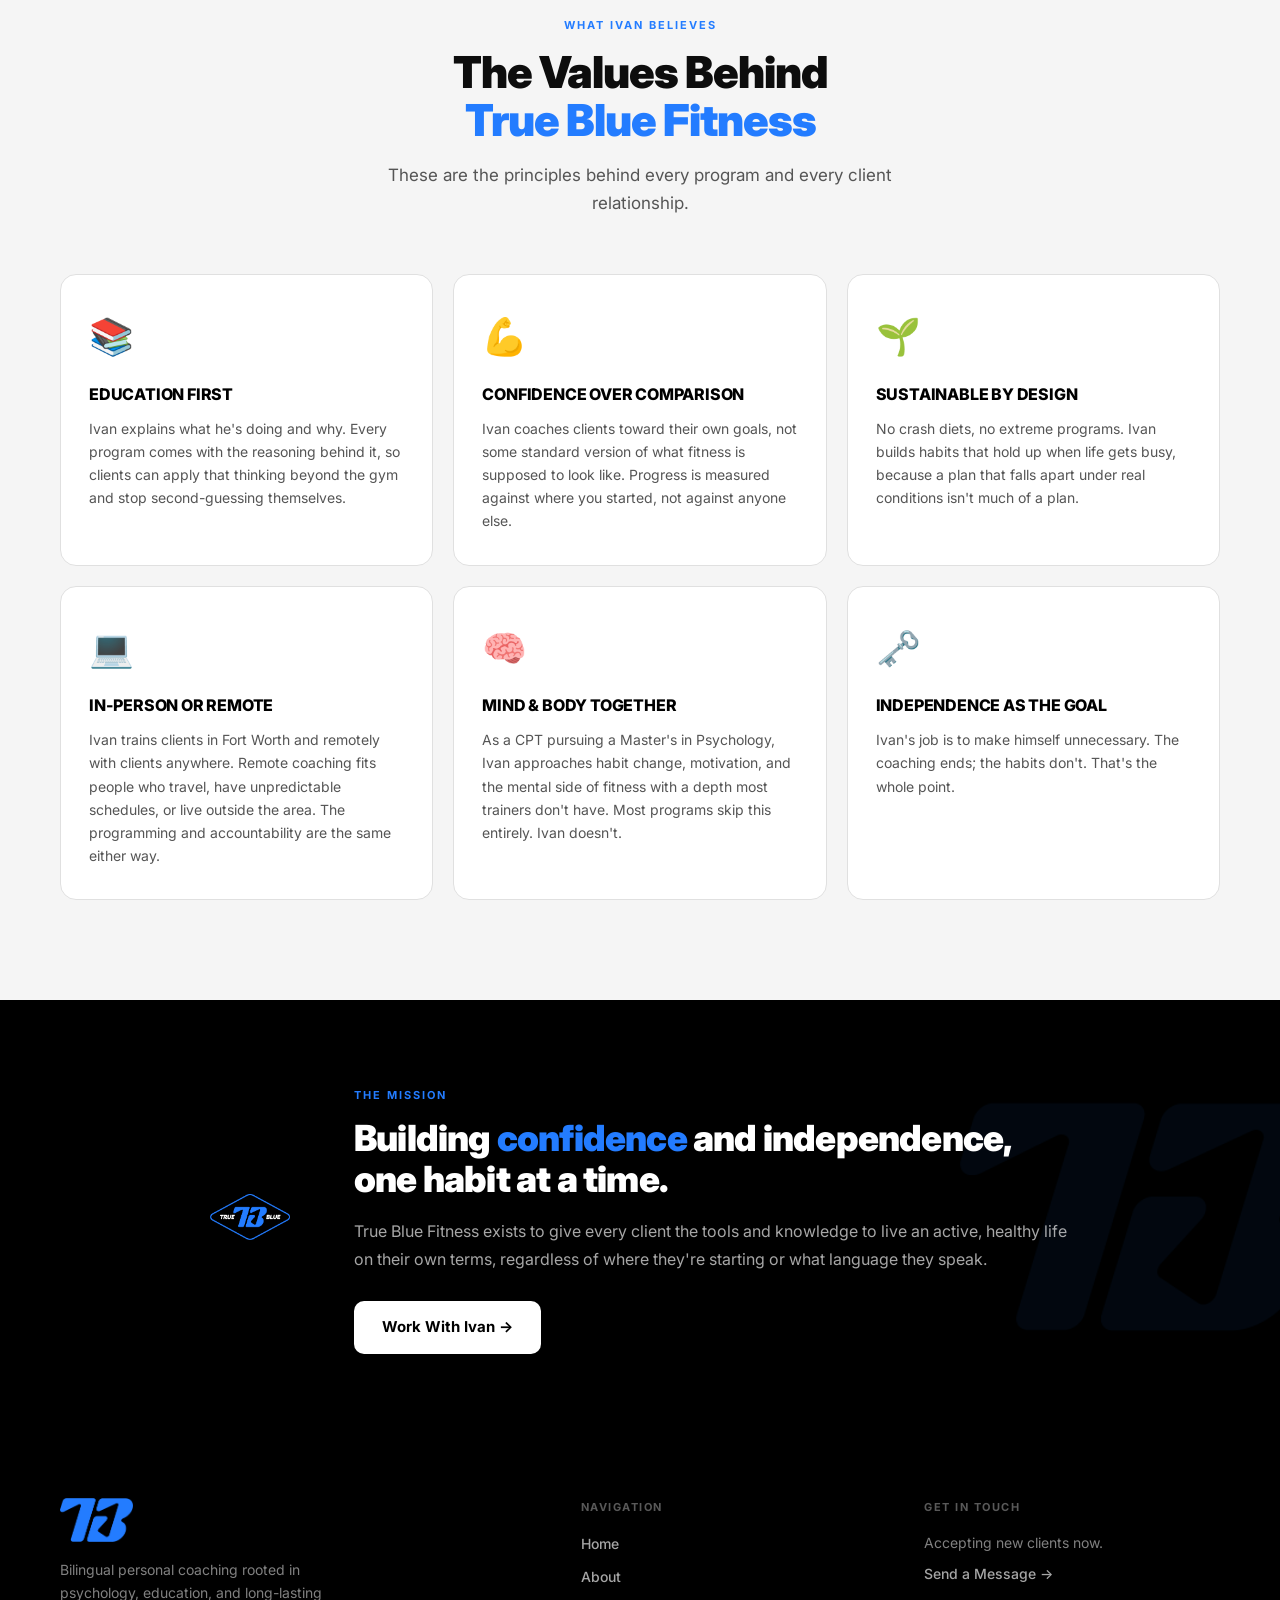
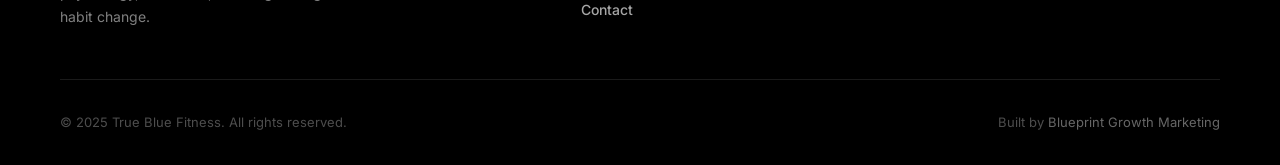
==== commit ebdaba7d: "Update content, FAQs, hero cards, and Ivan's photo - Remove 'how much does a trainer cost' FAQ - Upd" ====
--- a/about.html
+++ b/about.html
@@ -65,7 +65,7 @@
       <div class="about-photo-wrap reveal">
         <div class="about-photo">
           <img
-            src="images/ivan-avila-cpt.jpg"
+            src="images/ivan-avila-cpt.png"
             alt="Ivan Avila, Certified Personal Trainer, True Blue Fitness"
             class="about-photo-img"
           />
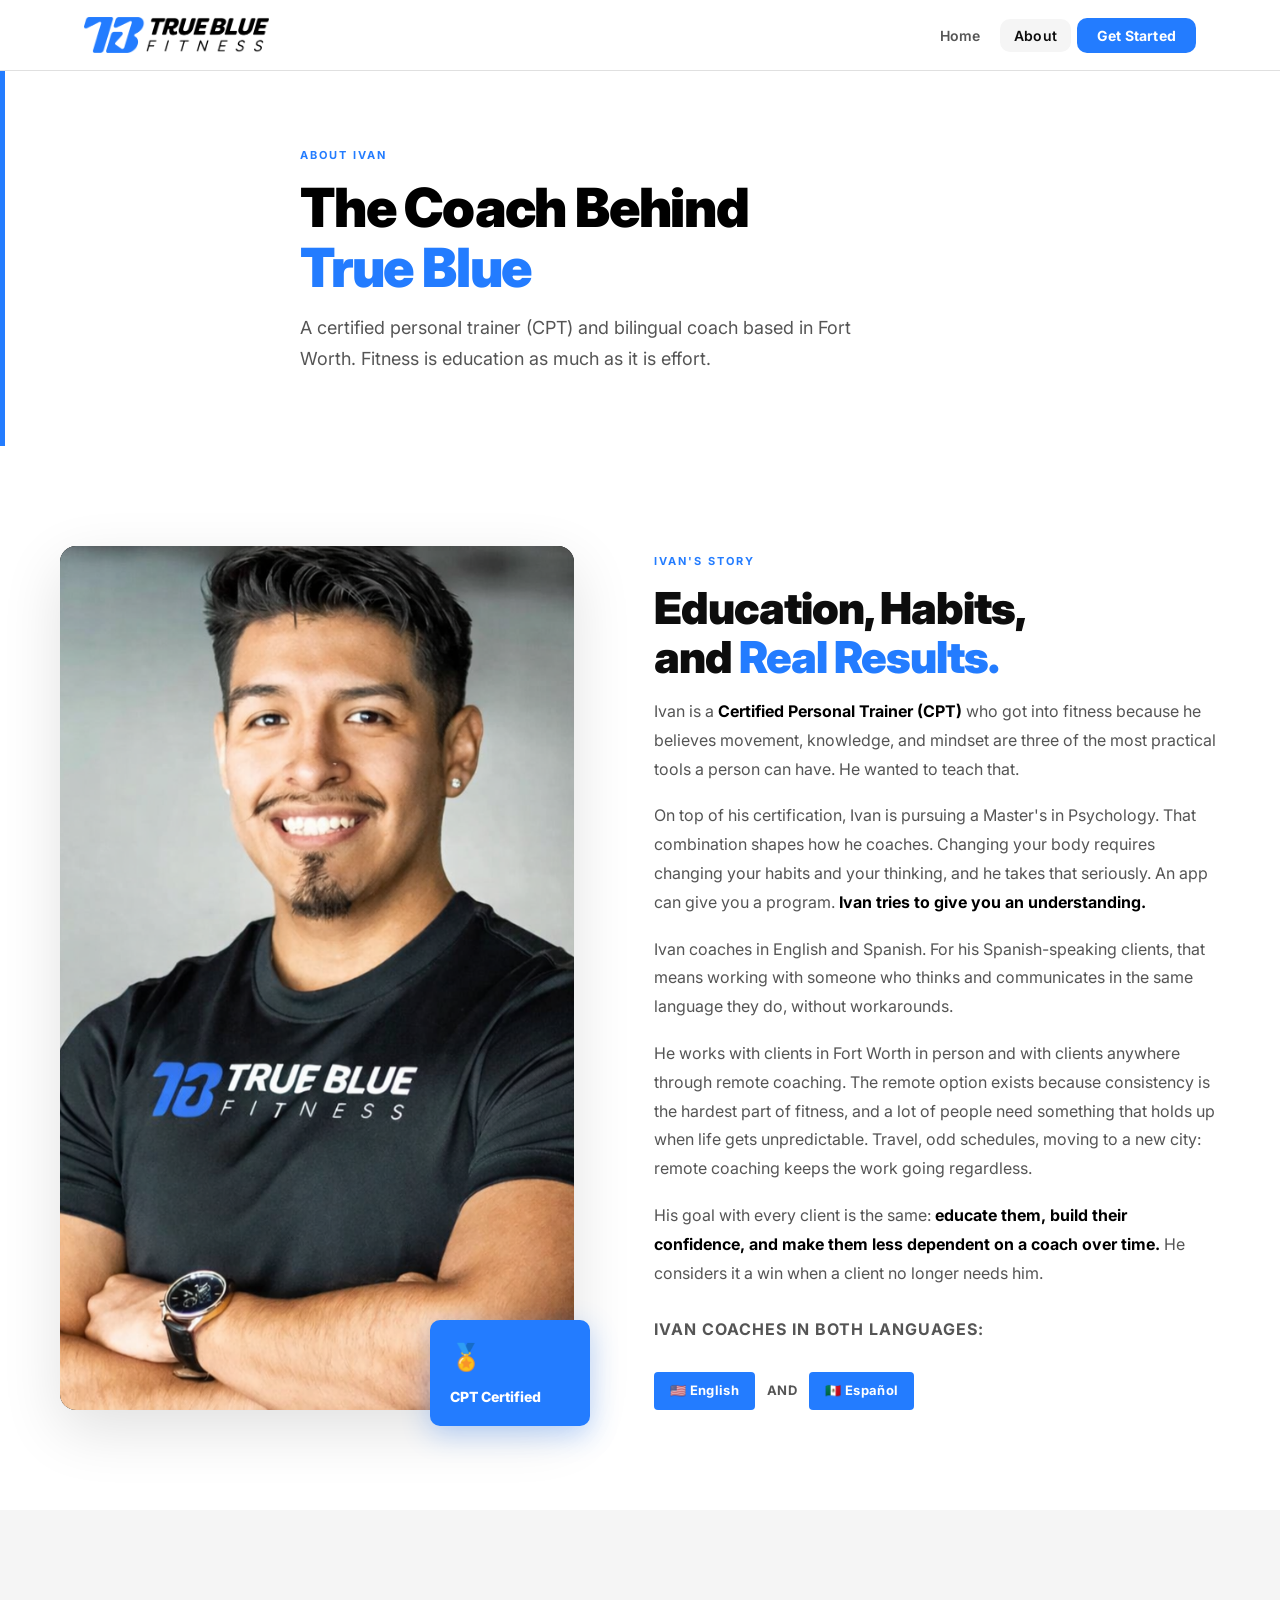
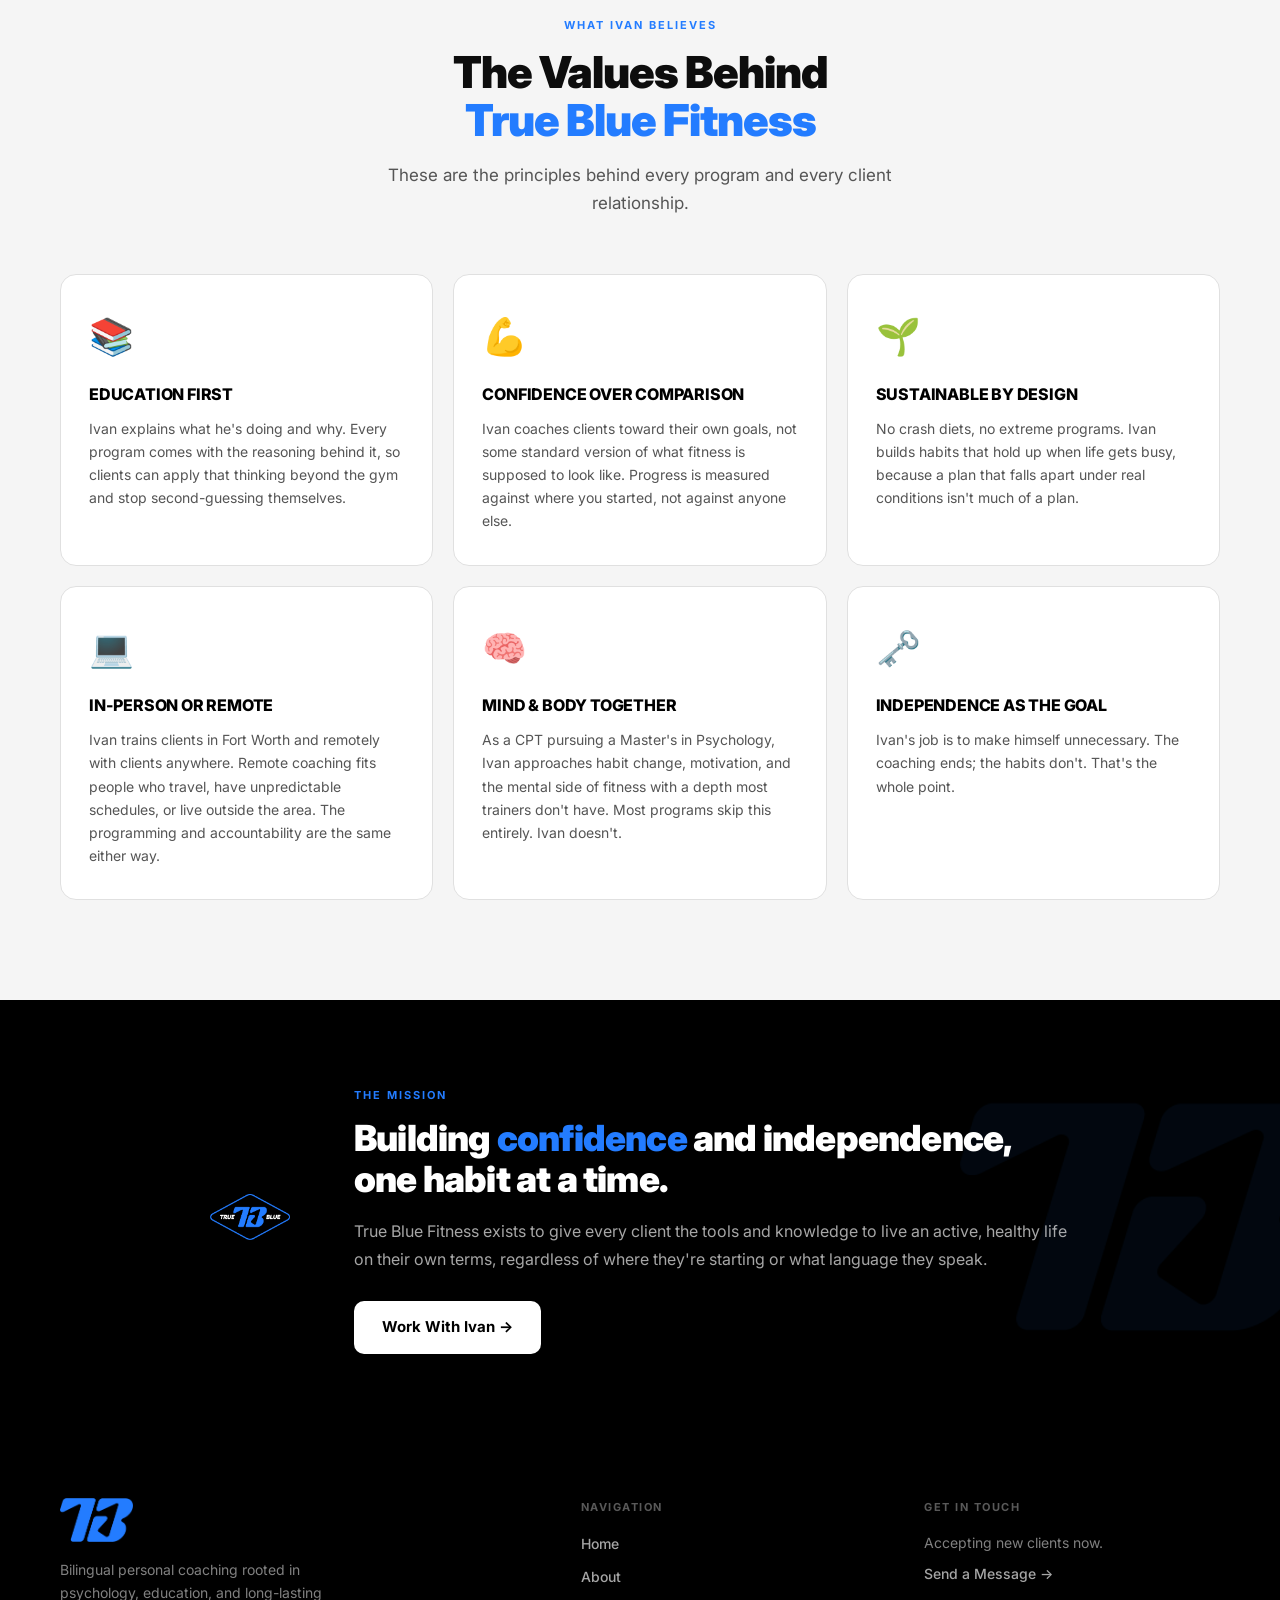
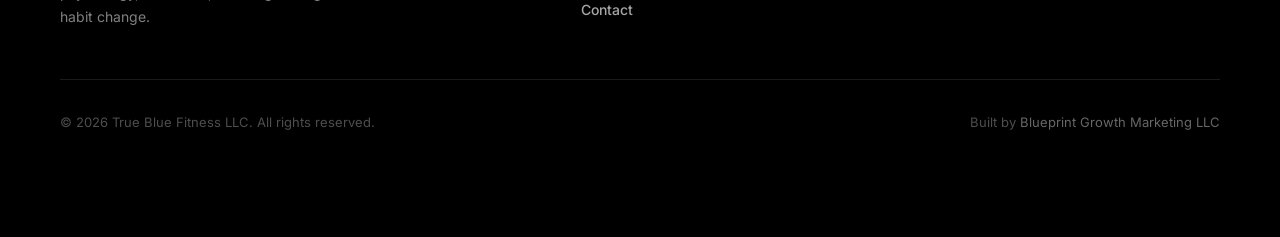
==== commit 4c823b31: "Update footer, fix hero alignment, dead space, and about photo - Update index.html footer to © 2026 " ====
--- a/about.html
+++ b/about.html
@@ -1,11 +1,18 @@
 <!DOCTYPE html>
 <html lang="en">
 <head>
+  <!-- Google Tag Manager -->
+  <script>(function(w,d,s,l,i){w[l]=w[l]||[];w[l].push({'gtm.start':
+  new Date().getTime(),event:'gtm.js'});var f=d.getElementsByTagName(s)[0],
+  j=d.createElement(s),dl=l!='dataLayer'?'&l='+l:'';j.async=true;j.src=
+  'https://www.googletagmanager.com/gtm.js?id='+i+dl;f.parentNode.insertBefore(j,f);
+  })(window,document,'script','dataLayer','GTM-KP5KV2VF');</script>
+  <!-- End Google Tag Manager -->
   <meta charset="UTF-8" />
   <meta name="viewport" content="width=device-width, initial-scale=1.0" />
   <title>About Ivan | Certified Personal Trainer Fort Worth TX | True Blue Fitness</title>
   <meta name="description" content="Meet Ivan, a certified personal trainer (CPT) in Fort Worth, TX offering bilingual in-person and remote coaching. Psychology graduate student focused on sustainable habits and client independence." />
-  <link rel="canonical" href="https://truebluefitness.com/about.html" />
+  <link rel="canonical" href="https://truebluefit.com/about.html" />
   <meta name="robots" content="index, follow" />
 
   <!-- Geo targeting -->
@@ -20,13 +27,17 @@
   <meta property="og:title" content="About Ivan | Certified Personal Trainer Fort Worth TX | True Blue Fitness" />
   <meta property="og:description" content="Meet Ivan, a certified personal trainer (CPT) in Fort Worth, TX. Bilingual in-person and remote coaching in English and Spanish." />
   <meta property="og:type" content="website" />
-  <meta property="og:url" content="https://truebluefitness.com/about.html" />
+  <meta property="og:url" content="https://truebluefit.com/about.html" />
   <link rel="preconnect" href="https://fonts.googleapis.com" />
   <link rel="preconnect" href="https://fonts.gstatic.com" crossorigin />
   <link href="https://fonts.googleapis.com/css2?family=Inter:wght@400;500;600;700;800;900&display=swap" rel="stylesheet" />
   <link rel="stylesheet" href="css/styles.css" />
 </head>
 <body>
+  <!-- Google Tag Manager (noscript) -->
+  <noscript><iframe src="https://www.googletagmanager.com/ns.html?id=GTM-KP5KV2VF"
+  height="0" width="0" style="display:none;visibility:hidden"></iframe></noscript>
+  <!-- End Google Tag Manager (noscript) -->
 
   <div id="progress-bar"></div>
 
@@ -74,7 +85,6 @@
           <div class="about-badge-icon">🏅</div>
           <div class="about-badge-text">
             <strong>CPT Certified</strong>
-            <span>+ M.S. Psych (in progress)</span>
           </div>
         </div>
       </div>
@@ -197,8 +207,8 @@
         </div>
       </div>
       <div class="footer-bottom">
-        <p>&copy; 2025 True Blue Fitness. All rights reserved.</p>
-        <p>Built by <a href="https://www.blueprintgrowthco.com" target="_blank" rel="noopener">Blueprint Growth Marketing</a></p>
+        <p>&copy; 2026 True Blue Fitness LLC. All rights reserved.</p>
+        <p>Built by <a href="https://www.blueprintgrowthco.com" target="_blank" rel="noopener">Blueprint Growth Marketing LLC</a></p>
       </div>
     </div>
   </footer>
--- a/css/styles.css
+++ b/css/styles.css
@@ -280,10 +280,9 @@
 
 /* ---------- Hero ---------- */
 .hero {
-  min-height: 100vh;
-  display: flex;
-  align-items: center;
-  padding: 120px 24px 80px;
+  display: flex;
+  align-items: center;
+  padding: 120px 24px 64px;
   background: var(--white);
   position: relative;
   overflow: hidden;
@@ -304,7 +303,7 @@
   display: grid;
   grid-template-columns: 1fr 1fr;
   gap: 72px;
-  align-items: center;
+  align-items: start;
   position: relative;
   z-index: 1;
 }
@@ -480,7 +479,7 @@
 
 /* ---------- Why True Blue Section ---------- */
 .why-section {
-  padding: 100px 24px;
+  padding: 80px 24px 60px;
   background: var(--gray);
 }
 
@@ -1047,14 +1046,20 @@
   display: grid;
   grid-template-columns: 1fr 1.1fr;
   gap: 80px;
-  align-items: start;
-}
-
-.about-photo-wrap { position: relative; }
+  align-items: stretch;
+}
+
+.about-photo-wrap {
+  position: relative;
+  display: flex;
+  flex-direction: column;
+  height: 100%;
+}
 
 .about-photo {
   width: 100%;
-  aspect-ratio: 4/5;
+  flex: 1;
+  min-height: 500px;
   background: var(--black);
   border-radius: var(--radius-lg);
   overflow: hidden;
@@ -1467,6 +1472,7 @@
   align-items: center;
   flex-wrap: wrap;
   gap: 12px;
+  padding-bottom: 72px;
 }
 
 .footer-bottom p { font-size: 13px; color: rgba(255,255,255,0.3); }
